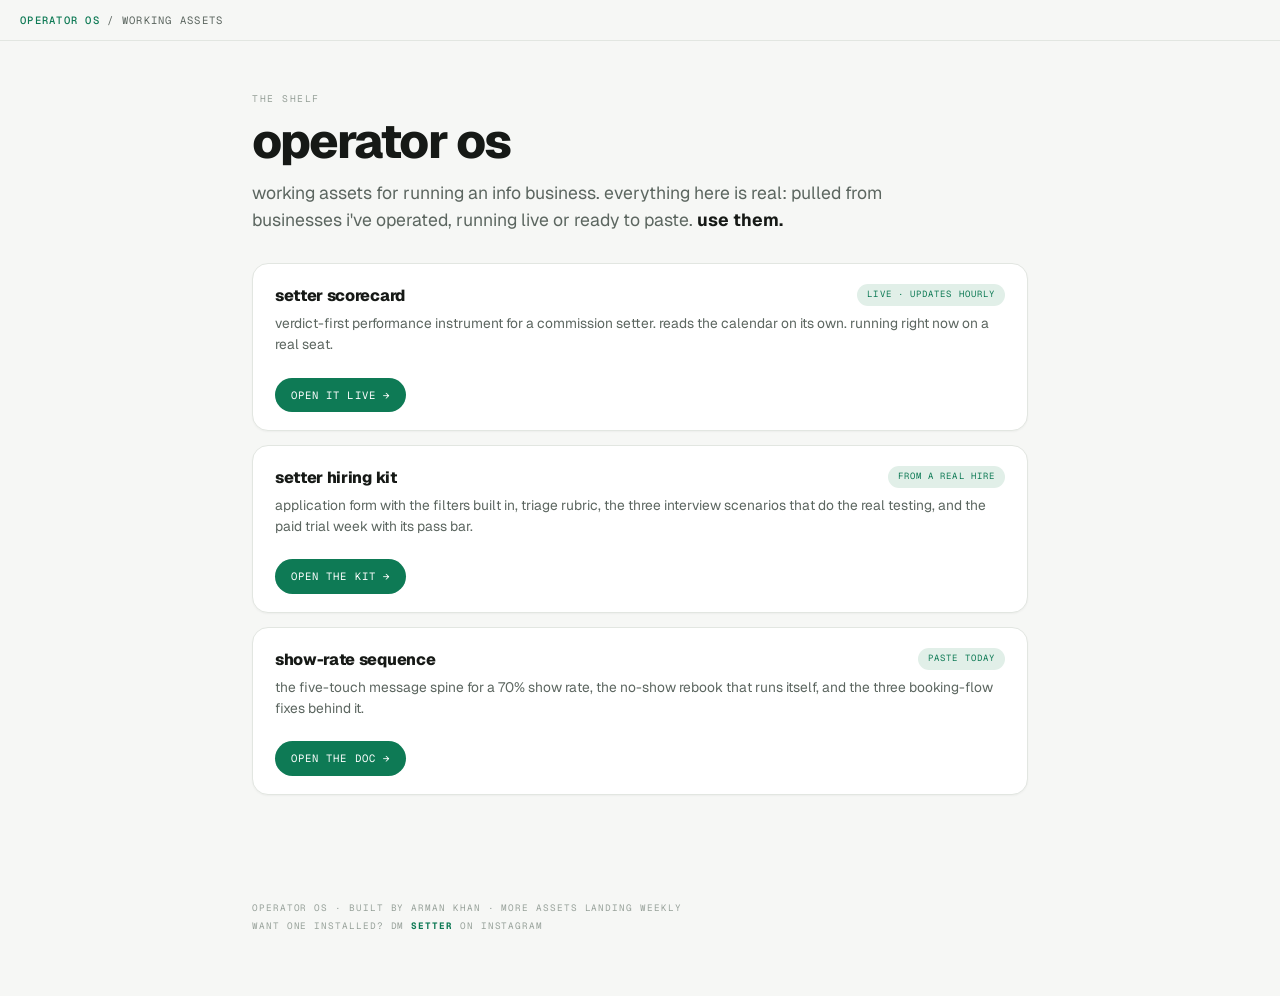
==== index.html @ 9ba8ea49 "operator os: setter hiring kit + show-rate sequence pages Co-Authored-By: Claude Fable 5 <noreply@an" ====
<!doctype html>
<html lang="en">
<head>
<meta charset="utf-8">
<meta name="viewport" content="width=device-width, initial-scale=1">
<title>Operator OS</title>
<meta name="theme-color" content="#F6F7F5">
<link rel="icon" href="data:image/svg+xml,%3Csvg xmlns='http://www.w3.org/2000/svg' viewBox='0 0 100 100'%3E%3Crect width='100' height='100' rx='22' fill='%23F6F7F5'/%3E%3Ccircle cx='50' cy='50' r='30' fill='none' stroke='%230E7A55' stroke-width='7'/%3E%3Ccircle cx='50' cy='50' r='9' fill='%230E7A55'/%3E%3C/svg%3E">
<link rel="stylesheet" href="https://fonts.googleapis.com/css2?family=Geist:wght@400;500;600;700;800;900&family=Geist+Mono:wght@400;500;600&display=swap">
<link rel="stylesheet" href="os.css">
</head>
<body>

<div class="bar">
  <span><b>operator os</b> / working assets</span>
</div>

<div class="page">
  <span class="en">THE SHELF</span>
  <h1>operator os</h1>
  <p class="sub">working assets for running an info business. everything here is real:
  pulled from businesses i've operated, running live or ready to paste. <b>use them.</b></p>

  <div style="height:22px"></div>

  <div class="art">
    <span class="tag">live · updates hourly</span>
    <h4>setter scorecard</h4>
    <p class="why">verdict-first performance instrument for a commission setter. reads the
    calendar on its own. running right now on a real seat.</p>
    <a class="openlink" href="https://4rmnkhn.github.io/operator-scorecard/">open it live →</a>
  </div>

  <div class="art">
    <span class="tag">from a real hire</span>
    <h4>setter hiring kit</h4>
    <p class="why">application form with the filters built in, triage rubric, the three interview
    scenarios that do the real testing, and the paid trial week with its pass bar.</p>
    <a class="openlink" href="setter-hiring-kit/">open the kit →</a>
  </div>

  <div class="art">
    <span class="tag">paste today</span>
    <h4>show-rate sequence</h4>
    <p class="why">the five-touch message spine for a 70% show rate, the no-show rebook that runs
    itself, and the three booking-flow fixes behind it.</p>
    <a class="openlink" href="show-rate/">open the doc →</a>
  </div>
</div>

<footer>
  operator os · built by arman khan · more assets landing weekly<br>
  want one installed? dm <b style="color:var(--acc)">setter</b> on instagram
</footer>

</body>
</html>
---- os.css ----
/* Operator OS · shared design language (matches the [name]OS page) */
:root{
  --paper:#F6F7F5; --card:#FFFFFF; --ink:#161916; --dim:#5C6660; --faint:#98A29B;
  --line:#E2E6E1; --line2:#CFD6CF; --wash:#EDF0EC;
  --acc:#0E7A55; --acc-soft:#E1EFE8; --acc-glow:rgba(14,122,85,.16);
  --ok:#0E7A55; --warn:#B07A17; --red:#C24634;
  --ok-soft:#E1EFE8; --warn-soft:#F6EDD9; --red-soft:#F8E6E2;
  --sans:'Geist',-apple-system,'Segoe UI',system-ui,sans-serif;
  --mono:'Geist Mono',ui-monospace,'SF Mono',Menlo,monospace;
}
*{box-sizing:border-box}
html{scroll-behavior:smooth}
body{margin:0; background:var(--paper); color:var(--ink); font-family:var(--sans);
  font-size:16px; line-height:1.55; -webkit-font-smoothing:antialiased}
::selection{background:var(--acc); color:#fff}

.bar{position:sticky; top:0; z-index:50; display:flex; align-items:center; gap:14px;
  padding:12px 20px; background:rgba(246,247,245,.92); backdrop-filter:blur(12px);
  border-bottom:1px solid var(--line); font-family:var(--mono); font-size:.66rem;
  letter-spacing:.12em; text-transform:uppercase; color:var(--dim)}
.bar b{color:var(--acc); font-weight:500}
.bar a{color:inherit; text-decoration:none}
.bar a:hover{color:var(--acc)}
.bar .right{margin-left:auto; color:var(--faint); white-space:nowrap}
@media(max-width:700px){.bar .right{display:none}}

.page{max-width:820px; margin:0 auto; padding:44px 22px 90px}
.en{font-family:var(--mono); font-size:.6rem; letter-spacing:.16em; text-transform:uppercase; color:var(--faint)}
h1{font-size:clamp(2rem,5.5vw,3rem); font-weight:800; letter-spacing:-.04em; line-height:1.05; margin:6px 0 12px; text-transform:lowercase}
.sub{font-size:clamp(.98rem,2vw,1.1rem); color:var(--dim); margin:0 0 8px; max-width:56ch; text-transform:lowercase; text-wrap:pretty}
.sub b{color:var(--ink); font-weight:700}

.stepline{display:flex; gap:8px; flex-wrap:wrap; margin:20px 0 34px}
.stepline a{font-family:var(--mono); font-size:.62rem; letter-spacing:.06em; color:var(--ink);
  background:var(--wash); border:1px solid var(--line); border-radius:99px; padding:7px 13px; text-decoration:none}
.stepline a b{color:var(--acc); font-weight:600}
.stepline a:hover{border-color:var(--acc)}

section{margin-bottom:44px; scroll-margin-top:70px}
.sh{display:flex; align-items:baseline; gap:12px; margin-bottom:6px}
.sh .n{font-family:var(--mono); font-size:.85rem; color:var(--acc); font-weight:600}
h2{font-size:clamp(1.3rem,3.4vw,1.7rem); font-weight:800; letter-spacing:-.03em; margin:0; text-transform:lowercase}
.slede{font-size:.92rem; color:var(--dim); margin:6px 0 18px; max-width:60ch}
.slede b{color:var(--ink)}

.art{background:var(--card); border:1px solid var(--line); border-radius:16px; padding:20px 22px 18px; margin-bottom:14px;
  box-shadow:0 1px 2px rgba(22,25,22,.04)}
.art h4{margin:0 0 4px; font-size:1rem; font-weight:800; letter-spacing:-.02em}
.art .why{font-size:.86rem; color:var(--dim); margin:0 0 12px}
.tag{font-family:var(--mono); font-size:.56rem; letter-spacing:.12em; text-transform:uppercase; color:var(--acc);
  background:var(--acc-soft); padding:4px 10px; border-radius:99px; white-space:nowrap; float:right; margin-left:10px}

.q{list-style:none; margin:0; padding:0; counter-reset:q}
.q li{counter-increment:q; font-size:.9rem; padding:11px 0 11px 34px; border-top:1px solid var(--line); position:relative}
.q li:first-child{border-top:none}
.q li::before{content:counter(q,decimal-leading-zero); position:absolute; left:0; top:12px;
  font-family:var(--mono); font-size:.62rem; color:var(--acc); font-weight:600}
.q li em{font-style:normal; display:block; font-family:var(--mono); font-size:.66rem; color:var(--faint); margin-top:3px}

.msg{background:var(--wash); border:1px solid var(--line); border-radius:11px; padding:12px 15px;
  font-family:var(--mono); font-size:.76rem; line-height:1.65; margin-bottom:10px}
.msg .mk{font-size:.56rem; letter-spacing:.16em; text-transform:uppercase; color:var(--faint); display:block; margin-bottom:6px}

.rubric{border:1px solid var(--line); border-radius:12px; overflow:hidden; overflow-x:auto; margin-bottom:14px}
.rubric table{border-collapse:collapse; width:100%; min-width:560px}
.rubric th{font-family:var(--mono); font-size:.55rem; letter-spacing:.12em; text-transform:uppercase;
  color:var(--faint); text-align:left; padding:10px 13px; background:var(--wash); border-bottom:1px solid var(--line); font-weight:500}
.rubric td{padding:11px 13px; border-bottom:1px solid var(--line); font-size:.83rem; vertical-align:top}
.rubric tr:last-child td{border-bottom:none}
.rubric td:first-child{font-weight:700; white-space:nowrap}
.rubric td em{font-style:normal; font-family:var(--mono); font-size:.66rem; color:var(--dim)}

.verdicts{display:grid; grid-template-columns:1fr 1fr; gap:10px; margin-top:6px}
@media(max-width:640px){.verdicts{grid-template-columns:1fr}}
.vd{border-radius:12px; padding:14px 16px; font-size:.84rem; line-height:1.5}
.vd.pass{background:var(--ok-soft)} .vd.fail{background:var(--red-soft)}
.vd .k{font-family:var(--mono); font-size:.56rem; letter-spacing:.14em; text-transform:uppercase; display:block; margin-bottom:6px}
.vd.pass .k{color:var(--ok)} .vd.fail .k{color:var(--red)}
.vd ul{margin:0; padding-left:16px} .vd li{margin-bottom:3px}

.kill{display:flex; align-items:flex-start; gap:10px; background:var(--red-soft); border-radius:11px;
  padding:11px 14px; font-size:.83rem; margin-bottom:8px}
.kill .x{font-family:var(--mono); color:var(--red); font-weight:600; flex-shrink:0}

.steps{display:flex; flex-wrap:wrap; gap:8px; margin-top:4px}
.step{font-family:var(--mono); font-size:.66rem; letter-spacing:.04em; background:var(--wash);
  border:1px solid var(--line); border-radius:99px; padding:7px 13px; color:var(--ink)}
.step b{color:var(--acc); font-weight:600}

.openlink{display:inline-block; margin-top:10px; font-family:var(--mono); font-size:.66rem; letter-spacing:.1em;
  text-transform:uppercase; color:#fff; background:var(--acc); padding:9px 16px; border-radius:99px; text-decoration:none}
.openlink:hover{opacity:.9}

.note{background:var(--wash); border:1px solid var(--line); border-radius:11px; padding:12px 15px;
  font-size:.83rem; color:var(--dim); margin-top:8px}
.note b{color:var(--ink)}

footer{max-width:820px; margin:0 auto; padding:0 22px 60px; font-family:var(--mono); font-size:.58rem;
  color:var(--faint); letter-spacing:.1em; line-height:2; text-transform:uppercase}
footer a{color:var(--acc); text-decoration:none}
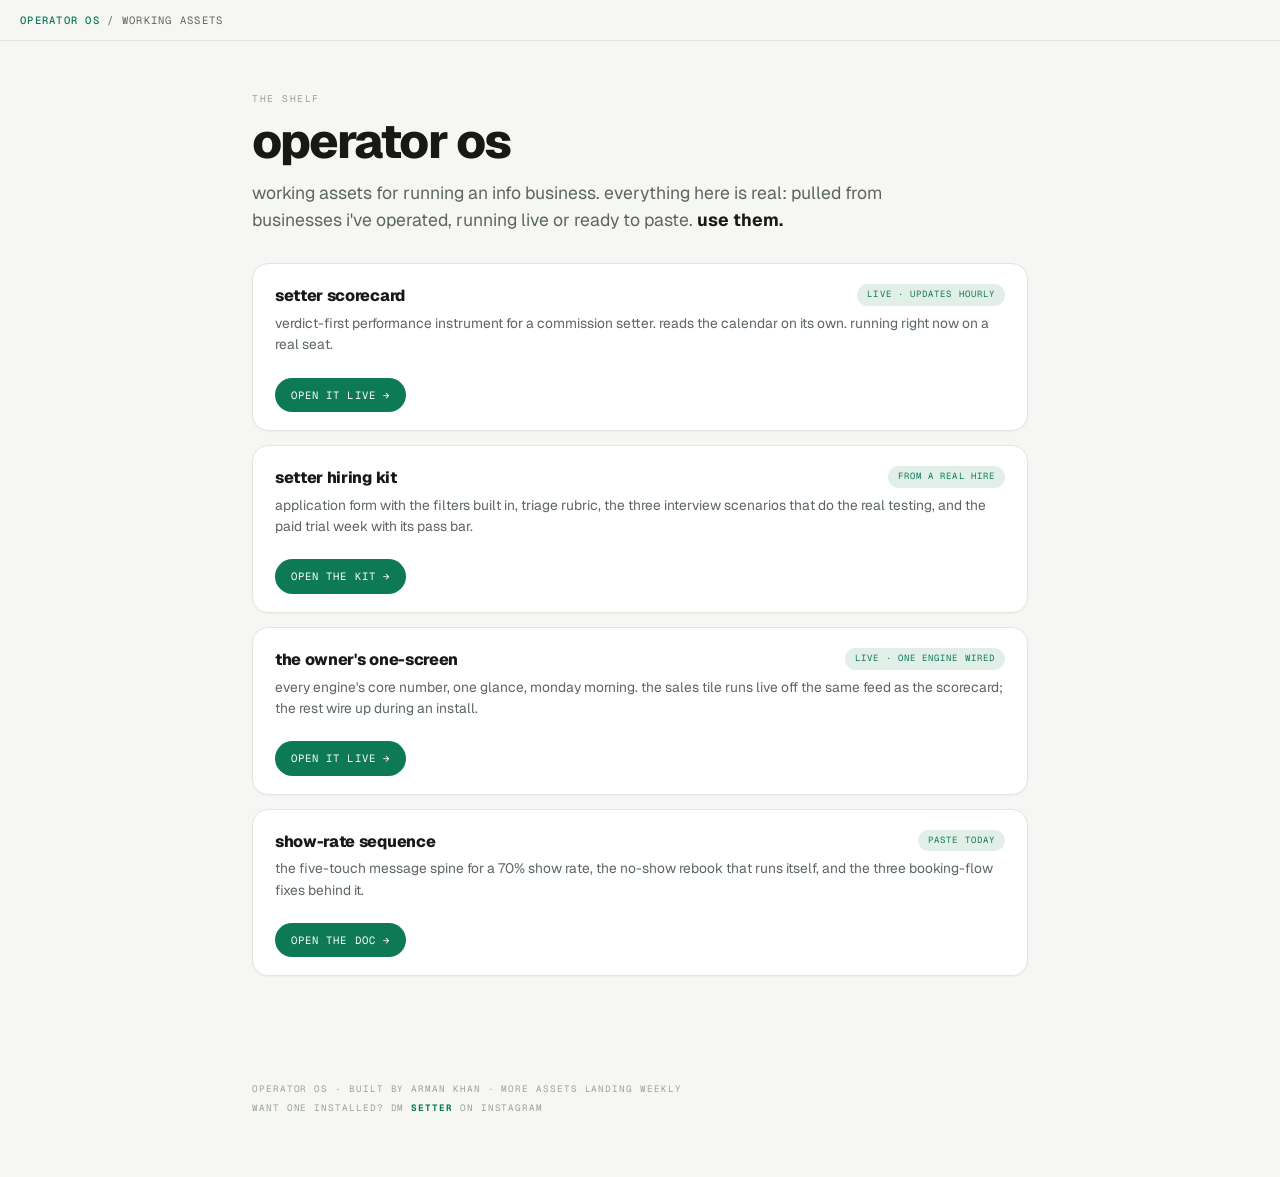
==== commit 532d0a9f: "owner's one-screen: live sales tile off the real cache, honest install slots Co-Authored-By: Claude " ====
--- a/index.html
+++ b/index.html
@@ -40,6 +40,14 @@
   </div>
 
   <div class="art">
+    <span class="tag">live · one engine wired</span>
+    <h4>the owner's one-screen</h4>
+    <p class="why">every engine's core number, one glance, monday morning. the sales tile runs
+    live off the same feed as the scorecard; the rest wire up during an install.</p>
+    <a class="openlink" href="one-screen/">open it live →</a>
+  </div>
+
+  <div class="art">
     <span class="tag">paste today</span>
     <h4>show-rate sequence</h4>
     <p class="why">the five-touch message spine for a 70% show rate, the no-show rebook that runs
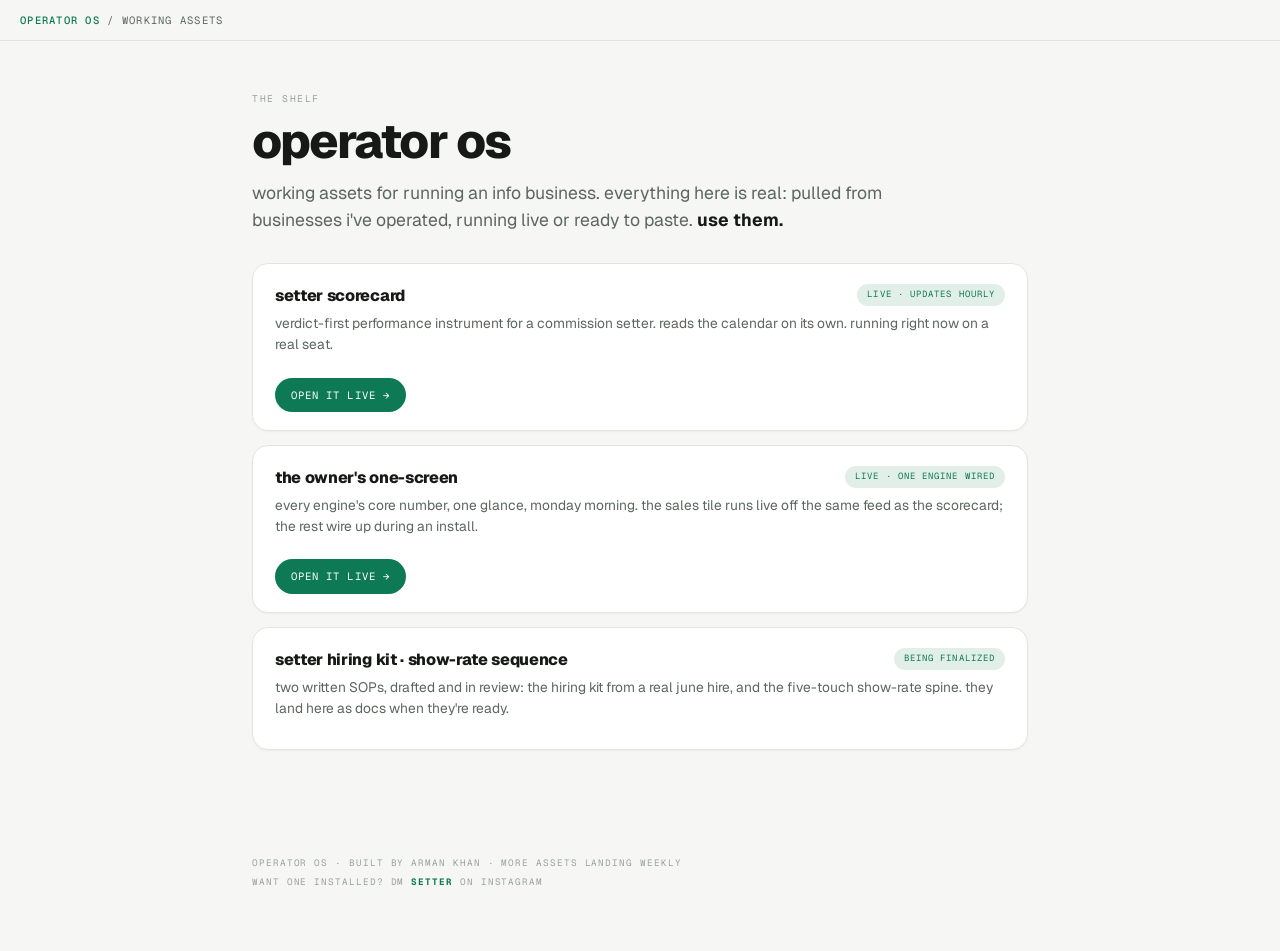
==== commit 3a4daff5: "take unreviewed SOPs offline per asset rule 2; shelf shows honest pending Co-Authored-By: Claude Fab" ====
--- a/index.html
+++ b/index.html
@@ -32,14 +32,6 @@
   </div>
 
   <div class="art">
-    <span class="tag">from a real hire</span>
-    <h4>setter hiring kit</h4>
-    <p class="why">application form with the filters built in, triage rubric, the three interview
-    scenarios that do the real testing, and the paid trial week with its pass bar.</p>
-    <a class="openlink" href="setter-hiring-kit/">open the kit →</a>
-  </div>
-
-  <div class="art">
     <span class="tag">live · one engine wired</span>
     <h4>the owner's one-screen</h4>
     <p class="why">every engine's core number, one glance, monday morning. the sales tile runs
@@ -48,11 +40,10 @@
   </div>
 
   <div class="art">
-    <span class="tag">paste today</span>
-    <h4>show-rate sequence</h4>
-    <p class="why">the five-touch message spine for a 70% show rate, the no-show rebook that runs
-    itself, and the three booking-flow fixes behind it.</p>
-    <a class="openlink" href="show-rate/">open the doc →</a>
+    <span class="tag">being finalized</span>
+    <h4>setter hiring kit · show-rate sequence</h4>
+    <p class="why">two written SOPs, drafted and in review: the hiring kit from a real june hire,
+    and the five-touch show-rate spine. they land here as docs when they're ready.</p>
   </div>
 </div>
 
